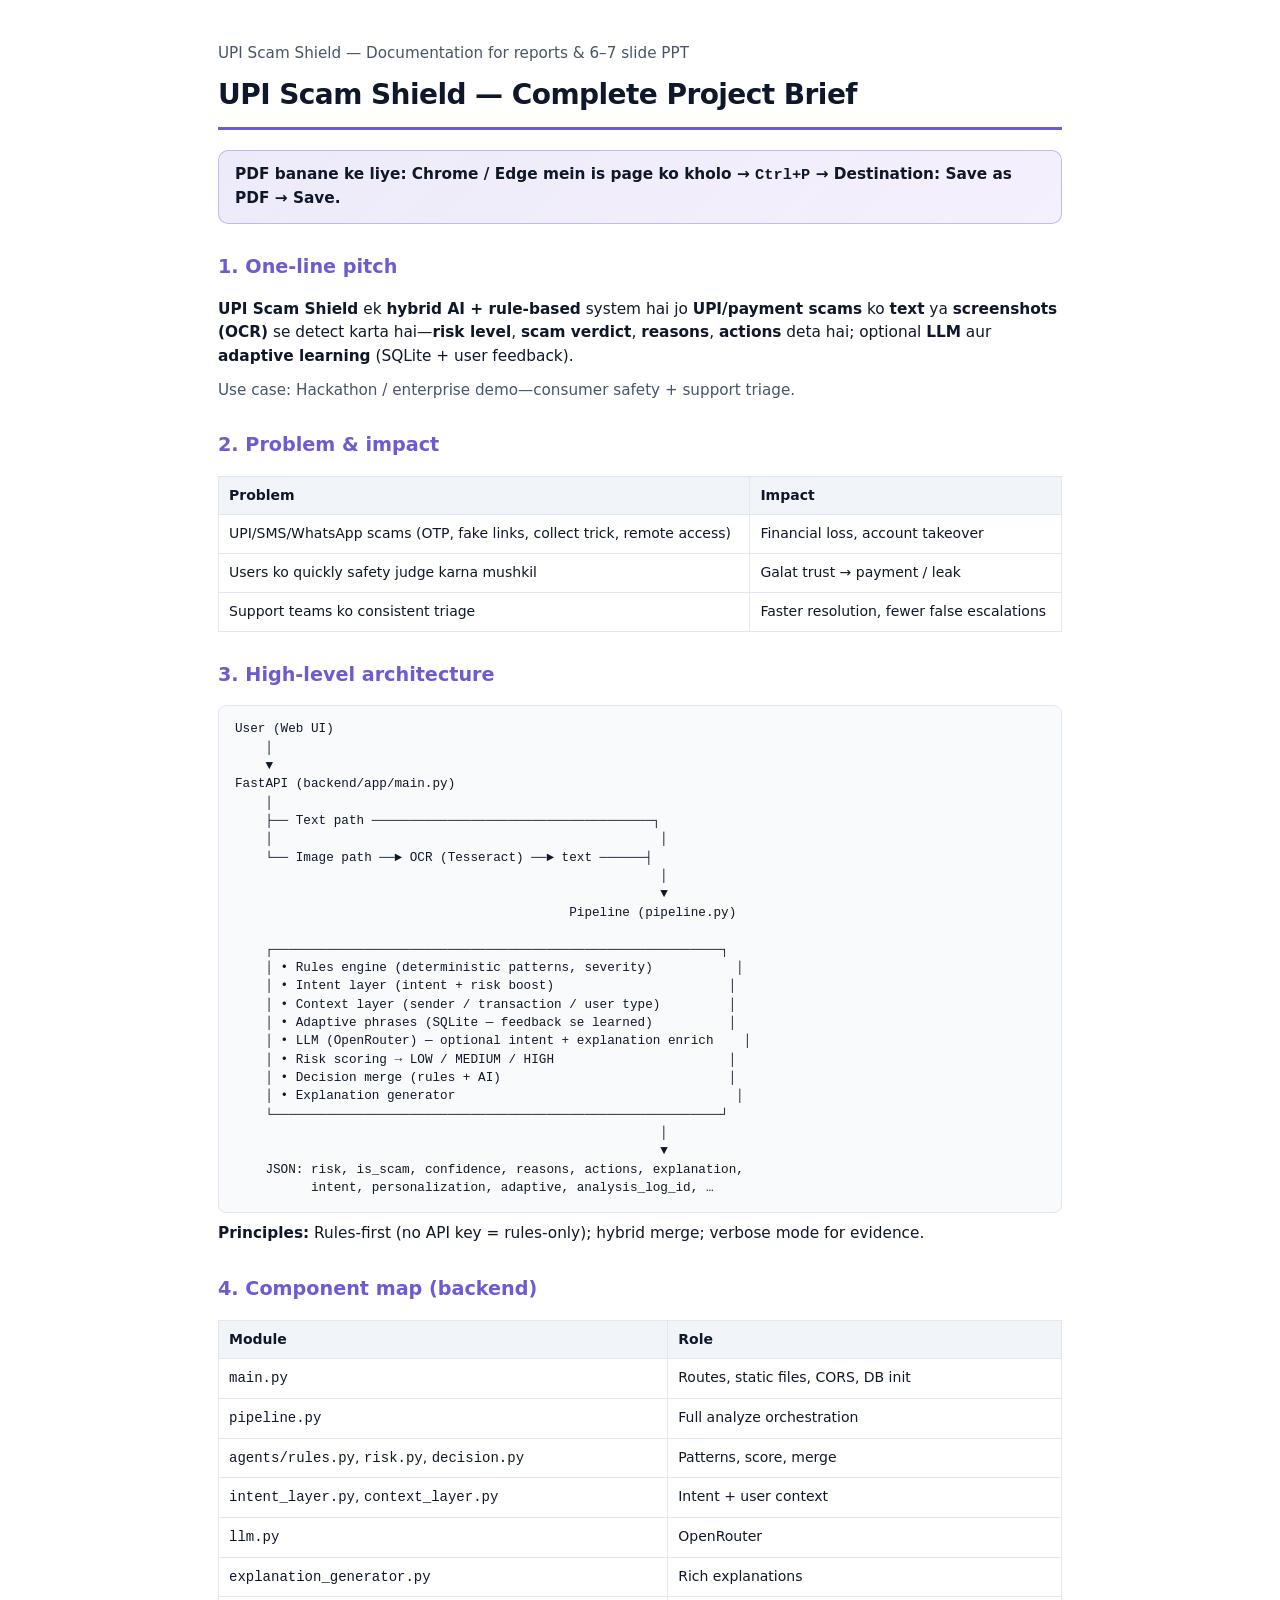
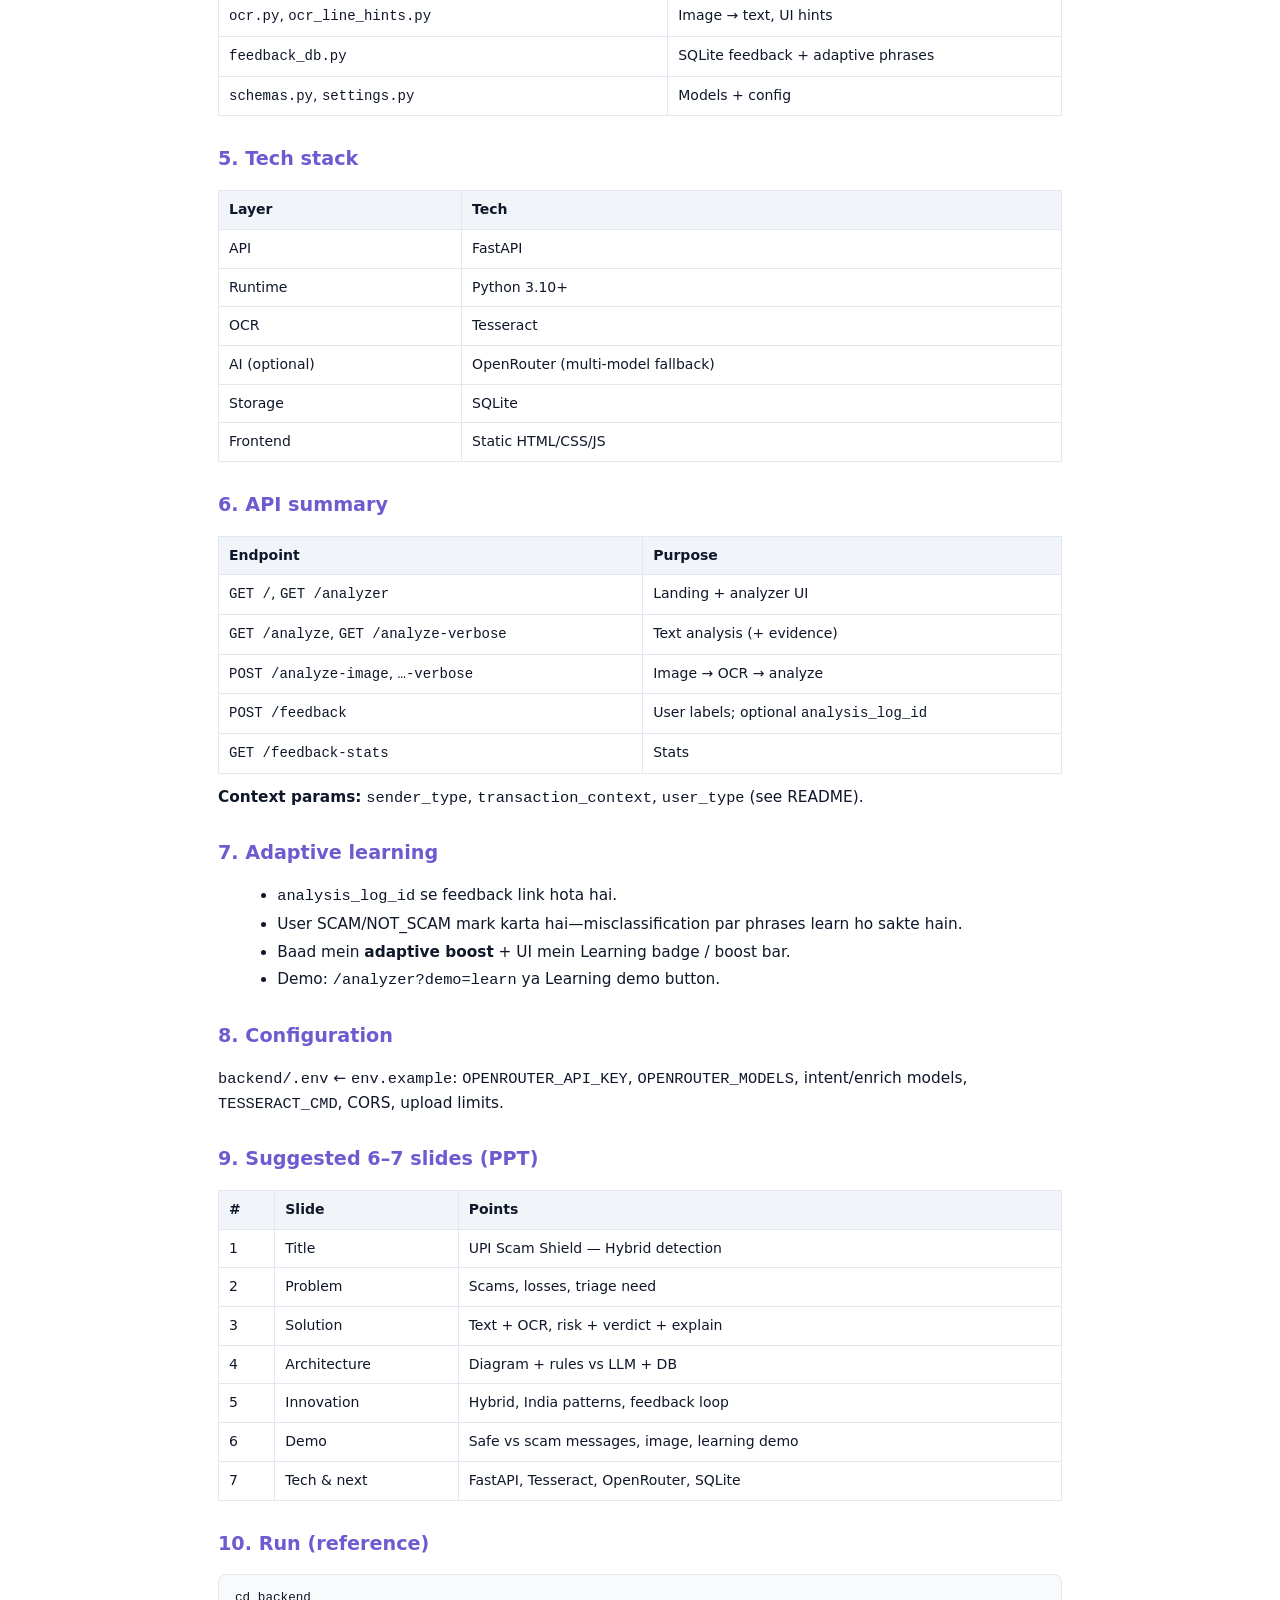
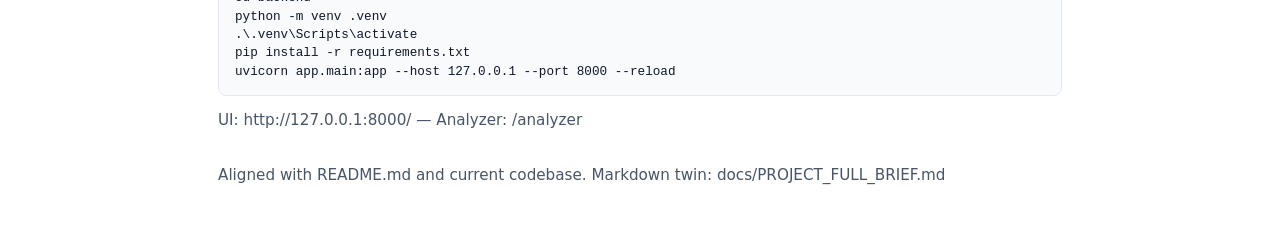
==== docs/PROJECT_FULL_BRIEF.html @ 5bb12bb1 "docs: add architecture, impact model, demo guide, and submission checklist" ====
<!DOCTYPE html>
<html lang="en">
<head>
  <meta charset="utf-8" />
  <meta name="viewport" content="width=device-width, initial-scale=1" />
  <title>UPI Scam Shield — Project Brief (Print to PDF)</title>
  <style>
    :root {
      --ink: #0f172a;
      --muted: #475569;
      --border: #e2e8f0;
      --accent: #6d5bd0;
      --bg: #ffffff;
    }
    * { box-sizing: border-box; }
    body {
      font-family: "Segoe UI", system-ui, -apple-system, sans-serif;
      color: var(--ink);
      background: var(--bg);
      line-height: 1.55;
      max-width: 900px;
      margin: 0 auto;
      padding: 32px 28px 48px;
      font-size: 11.5pt;
    }
    h1 {
      font-size: 1.75rem;
      font-weight: 800;
      letter-spacing: -0.02em;
      border-bottom: 3px solid var(--accent);
      padding-bottom: 10px;
      margin-top: 0;
    }
    h2 {
      font-size: 1.2rem;
      font-weight: 800;
      margin-top: 1.75rem;
      color: var(--accent);
    }
    h3 { font-size: 1.05rem; margin-top: 1.25rem; }
    p { margin: 0.6rem 0; color: var(--ink); }
    .muted { color: var(--muted); font-size: 0.95rem; }
    pre, .diagram {
      background: #f8fafc;
      border: 1px solid var(--border);
      border-radius: 8px;
      padding: 14px 16px;
      overflow-x: auto;
      font-family: "Consolas", "Cascadia Code", monospace;
      font-size: 9.5pt;
      line-height: 1.45;
      white-space: pre-wrap;
    }
    table {
      width: 100%;
      border-collapse: collapse;
      margin: 12px 0;
      font-size: 10.5pt;
    }
    th, td {
      border: 1px solid var(--border);
      padding: 8px 10px;
      text-align: left;
      vertical-align: top;
    }
    th { background: #f1f5f9; font-weight: 700; }
    ul { margin: 0.4rem 0 0.6rem 1.2rem; }
    li { margin: 0.25rem 0; }
    .print-hint {
      background: linear-gradient(135deg, rgba(109,91,208,0.12), rgba(124,58,237,0.08));
      border: 1px solid rgba(109,91,208,0.35);
      border-radius: 10px;
      padding: 12px 16px;
      margin: 20px 0;
      font-weight: 600;
    }
    @media print {
      body { padding: 12mm 14mm; font-size: 10.5pt; max-width: 100%; }
      h1 { font-size: 1.5rem; }
      h2 { page-break-after: avoid; }
      pre, .diagram, table { page-break-inside: avoid; }
      .print-hint { border: 1px solid #ccc; background: #f9f9f9; }
      a { color: inherit; text-decoration: none; }
    }
  </style>
</head>
<body>

  <p class="muted" style="margin-bottom:8px;">UPI Scam Shield — Documentation for reports &amp; 6–7 slide PPT</p>
  <h1>UPI Scam Shield — Complete Project Brief</h1>

  <div class="print-hint">
    <strong>PDF banane ke liye:</strong> Chrome / Edge mein is page ko kholo → <kbd>Ctrl+P</kbd> → Destination: <strong>Save as PDF</strong> → Save.
  </div>

  <h2>1. One-line pitch</h2>
  <p><strong>UPI Scam Shield</strong> ek <strong>hybrid AI + rule-based</strong> system hai jo <strong>UPI/payment scams</strong> ko <strong>text</strong> ya <strong>screenshots (OCR)</strong> se detect karta hai—<strong>risk level</strong>, <strong>scam verdict</strong>, <strong>reasons</strong>, <strong>actions</strong> deta hai; optional <strong>LLM</strong> aur <strong>adaptive learning</strong> (SQLite + user feedback).</p>
  <p class="muted">Use case: Hackathon / enterprise demo—consumer safety + support triage.</p>

  <h2>2. Problem &amp; impact</h2>
  <table>
    <tr><th>Problem</th><th>Impact</th></tr>
    <tr><td>UPI/SMS/WhatsApp scams (OTP, fake links, collect trick, remote access)</td><td>Financial loss, account takeover</td></tr>
    <tr><td>Users ko quickly safety judge karna mushkil</td><td>Galat trust → payment / leak</td></tr>
    <tr><td>Support teams ko consistent triage</td><td>Faster resolution, fewer false escalations</td></tr>
  </table>

  <h2>3. High-level architecture</h2>
  <div class="diagram">User (Web UI)
    │
    ▼
FastAPI (backend/app/main.py)
    │
    ├── Text path ─────────────────────────────────────┐
    │                                                   │
    └── Image path ──► OCR (Tesseract) ──► text ──────┤
                                                        │
                                                        ▼
                                            Pipeline (pipeline.py)

    ┌───────────────────────────────────────────────────────────┐
    │ • Rules engine (deterministic patterns, severity)           │
    │ • Intent layer (intent + risk boost)                       │
    │ • Context layer (sender / transaction / user type)         │
    │ • Adaptive phrases (SQLite — feedback se learned)          │
    │ • LLM (OpenRouter) — optional intent + explanation enrich    │
    │ • Risk scoring → LOW / MEDIUM / HIGH                       │
    │ • Decision merge (rules + AI)                              │
    │ • Explanation generator                                     │
    └───────────────────────────────────────────────────────────┘
                                                        │
                                                        ▼
    JSON: risk, is_scam, confidence, reasons, actions, explanation,
          intent, personalization, adaptive, analysis_log_id, …</div>
  <p><strong>Principles:</strong> Rules-first (no API key = rules-only); hybrid merge; verbose mode for evidence.</p>

  <h2>4. Component map (backend)</h2>
  <table>
    <tr><th>Module</th><th>Role</th></tr>
    <tr><td><code>main.py</code></td><td>Routes, static files, CORS, DB init</td></tr>
    <tr><td><code>pipeline.py</code></td><td>Full analyze orchestration</td></tr>
    <tr><td><code>agents/rules.py</code>, <code>risk.py</code>, <code>decision.py</code></td><td>Patterns, score, merge</td></tr>
    <tr><td><code>intent_layer.py</code>, <code>context_layer.py</code></td><td>Intent + user context</td></tr>
    <tr><td><code>llm.py</code></td><td>OpenRouter</td></tr>
    <tr><td><code>explanation_generator.py</code></td><td>Rich explanations</td></tr>
    <tr><td><code>ocr.py</code>, <code>ocr_line_hints.py</code></td><td>Image → text, UI hints</td></tr>
    <tr><td><code>feedback_db.py</code></td><td>SQLite feedback + adaptive phrases</td></tr>
    <tr><td><code>schemas.py</code>, <code>settings.py</code></td><td>Models + config</td></tr>
  </table>

  <h2>5. Tech stack</h2>
  <table>
    <tr><th>Layer</th><th>Tech</th></tr>
    <tr><td>API</td><td>FastAPI</td></tr>
    <tr><td>Runtime</td><td>Python 3.10+</td></tr>
    <tr><td>OCR</td><td>Tesseract</td></tr>
    <tr><td>AI (optional)</td><td>OpenRouter (multi-model fallback)</td></tr>
    <tr><td>Storage</td><td>SQLite</td></tr>
    <tr><td>Frontend</td><td>Static HTML/CSS/JS</td></tr>
  </table>

  <h2>6. API summary</h2>
  <table>
    <tr><th>Endpoint</th><th>Purpose</th></tr>
    <tr><td><code>GET /</code>, <code>GET /analyzer</code></td><td>Landing + analyzer UI</td></tr>
    <tr><td><code>GET /analyze</code>, <code>GET /analyze-verbose</code></td><td>Text analysis (+ evidence)</td></tr>
    <tr><td><code>POST /analyze-image</code>, <code>…-verbose</code></td><td>Image → OCR → analyze</td></tr>
    <tr><td><code>POST /feedback</code></td><td>User labels; optional <code>analysis_log_id</code></td></tr>
    <tr><td><code>GET /feedback-stats</code></td><td>Stats</td></tr>
  </table>
  <p><strong>Context params:</strong> <code>sender_type</code>, <code>transaction_context</code>, <code>user_type</code> (see README).</p>

  <h2>7. Adaptive learning</h2>
  <ul>
    <li><code>analysis_log_id</code> se feedback link hota hai.</li>
    <li>User SCAM/NOT_SCAM mark karta hai—misclassification par phrases learn ho sakte hain.</li>
    <li>Baad mein <strong>adaptive boost</strong> + UI mein Learning badge / boost bar.</li>
    <li>Demo: <code>/analyzer?demo=learn</code> ya Learning demo button.</li>
  </ul>

  <h2>8. Configuration</h2>
  <p><code>backend/.env</code> ← <code>env.example</code>: <code>OPENROUTER_API_KEY</code>, <code>OPENROUTER_MODELS</code>, intent/enrich models, <code>TESSERACT_CMD</code>, CORS, upload limits.</p>

  <h2>9. Suggested 6–7 slides (PPT)</h2>
  <table>
    <tr><th>#</th><th>Slide</th><th>Points</th></tr>
    <tr><td>1</td><td>Title</td><td>UPI Scam Shield — Hybrid detection</td></tr>
    <tr><td>2</td><td>Problem</td><td>Scams, losses, triage need</td></tr>
    <tr><td>3</td><td>Solution</td><td>Text + OCR, risk + verdict + explain</td></tr>
    <tr><td>4</td><td>Architecture</td><td>Diagram + rules vs LLM + DB</td></tr>
    <tr><td>5</td><td>Innovation</td><td>Hybrid, India patterns, feedback loop</td></tr>
    <tr><td>6</td><td>Demo</td><td>Safe vs scam messages, image, learning demo</td></tr>
    <tr><td>7</td><td>Tech &amp; next</td><td>FastAPI, Tesseract, OpenRouter, SQLite</td></tr>
  </table>

  <h2>10. Run (reference)</h2>
  <pre>cd backend
python -m venv .venv
.\.venv\Scripts\activate
pip install -r requirements.txt
uvicorn app.main:app --host 127.0.0.1 --port 8000 --reload</pre>
  <p class="muted">UI: http://127.0.0.1:8000/ — Analyzer: /analyzer</p>

  <p class="muted" style="margin-top:2rem;">Aligned with README.md and current codebase. Markdown twin: docs/PROJECT_FULL_BRIEF.md</p>

</body>
</html>
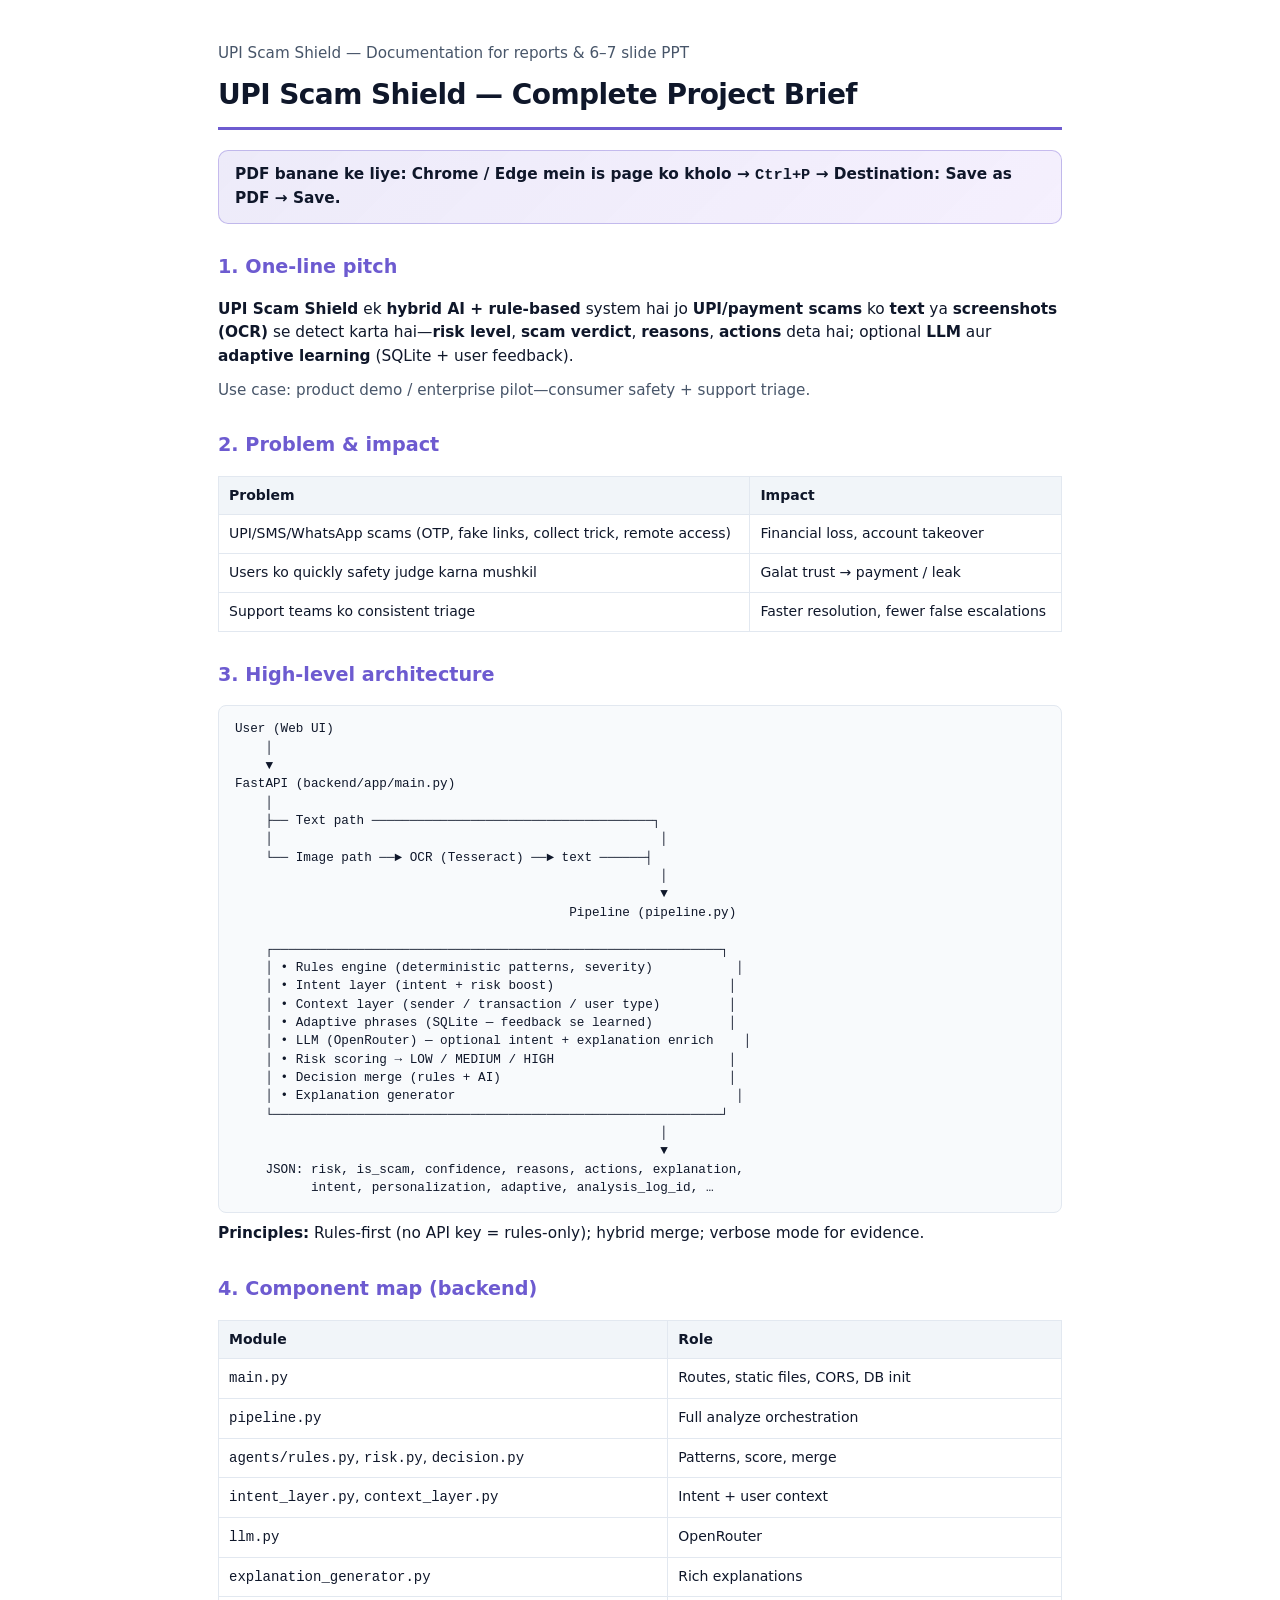
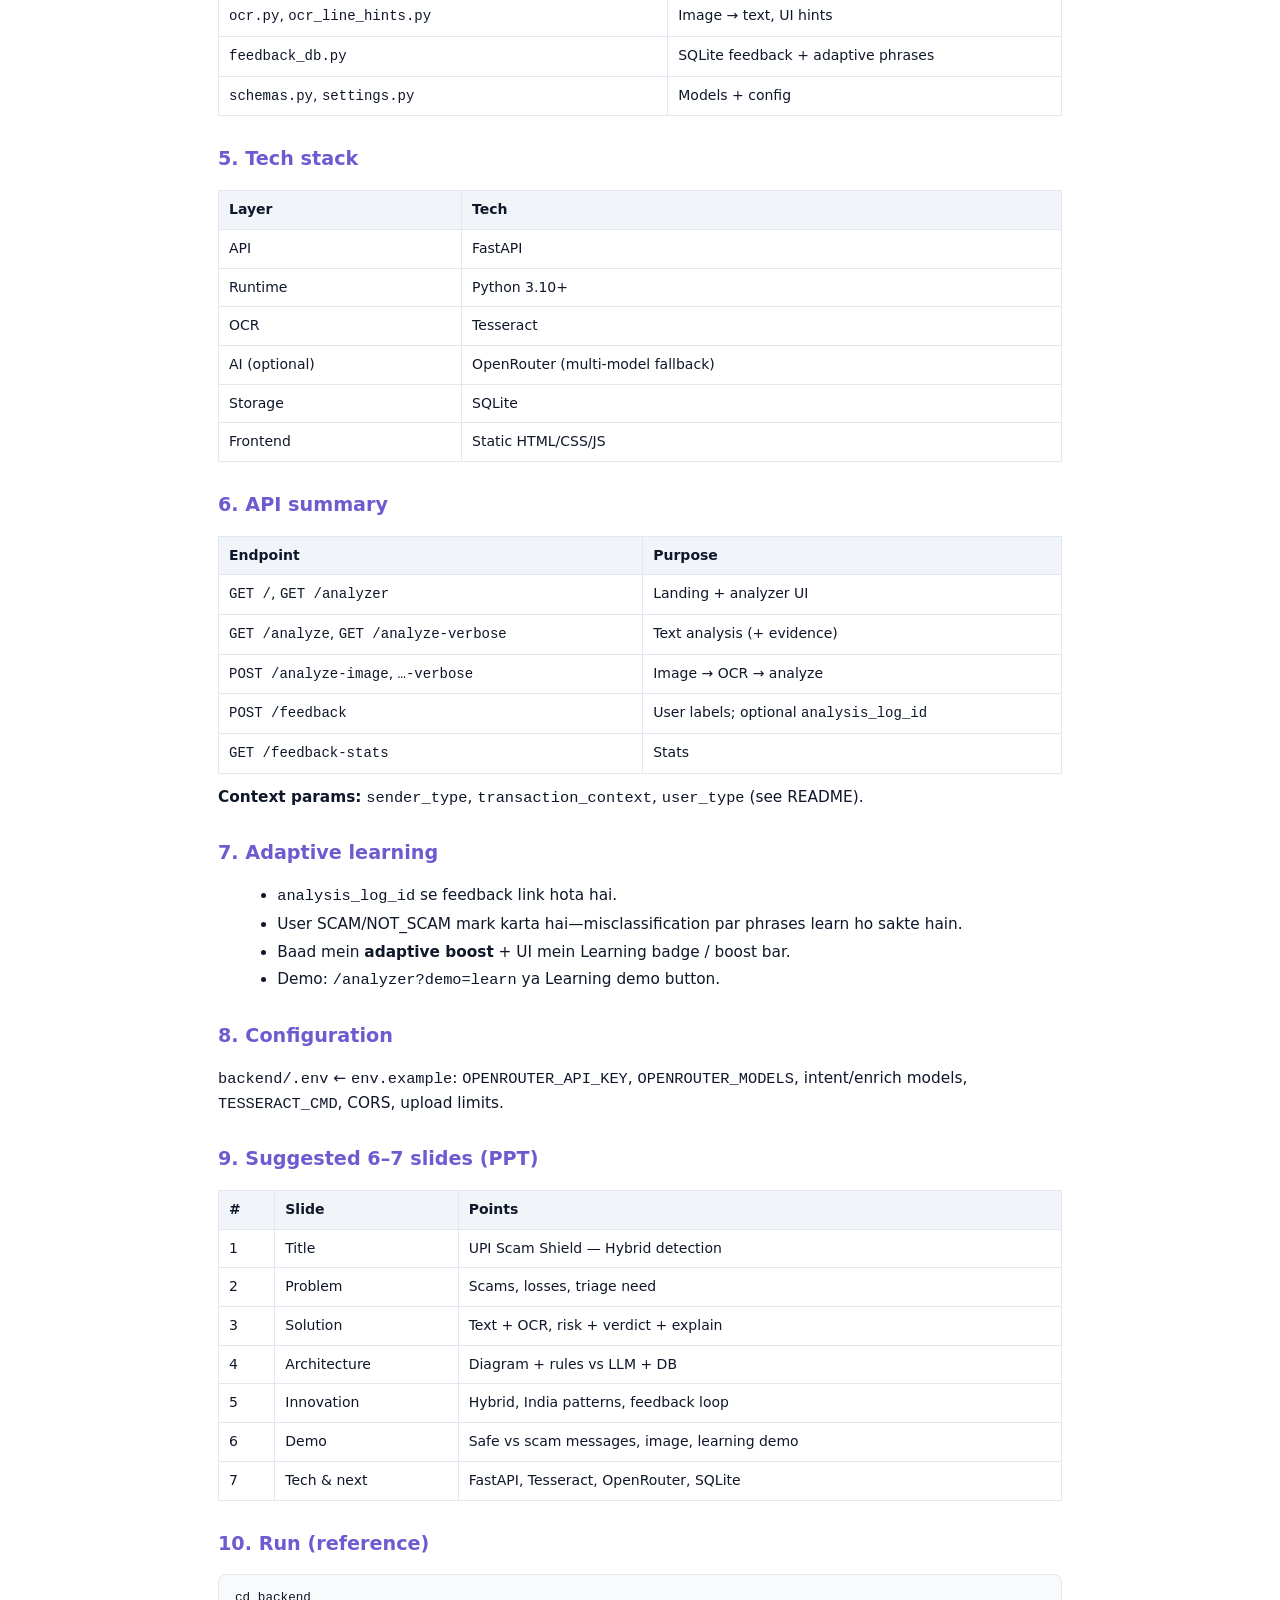
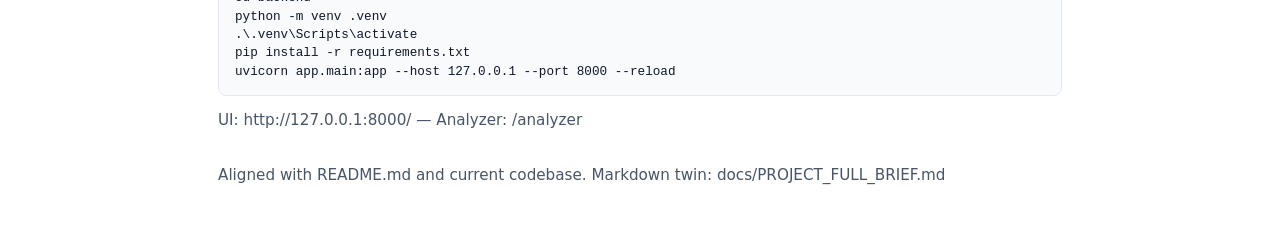
==== commit 6862d9ec: "docs: neutralize submission wording and rename checklist" ====
--- a/docs/PROJECT_FULL_BRIEF.html
+++ b/docs/PROJECT_FULL_BRIEF.html
@@ -95,7 +95,7 @@
 
   <h2>1. One-line pitch</h2>
   <p><strong>UPI Scam Shield</strong> ek <strong>hybrid AI + rule-based</strong> system hai jo <strong>UPI/payment scams</strong> ko <strong>text</strong> ya <strong>screenshots (OCR)</strong> se detect karta hai—<strong>risk level</strong>, <strong>scam verdict</strong>, <strong>reasons</strong>, <strong>actions</strong> deta hai; optional <strong>LLM</strong> aur <strong>adaptive learning</strong> (SQLite + user feedback).</p>
-  <p class="muted">Use case: Hackathon / enterprise demo—consumer safety + support triage.</p>
+  <p class="muted">Use case: product demo / enterprise pilot—consumer safety + support triage.</p>
 
   <h2>2. Problem &amp; impact</h2>
   <table>
